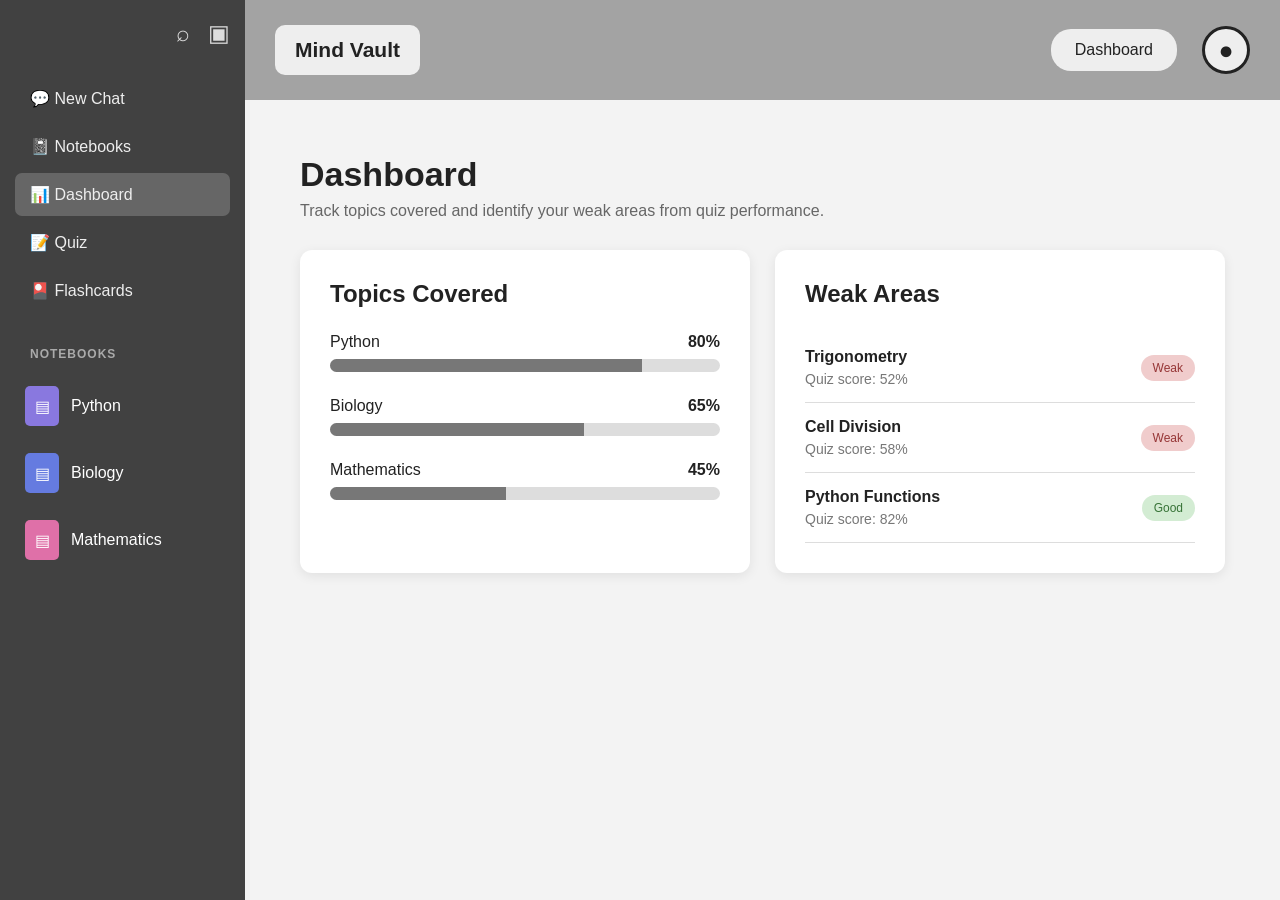
==== frontend/dashboard.html @ a053b62b "added all the html and css features" ====
<!DOCTYPE html>
<html lang="en">
<head>
    <meta charset="UTF-8">
    <meta name="viewport" content="width=device-width, initial-scale=1.0">
    <title>Mind Vault - Dashboard</title>
    <link rel="stylesheet" href="css/main.css">
</head>

<body>

<div class="app">

    <aside class="sidebar">

        <div class="sidebar-top">
            <div>⌕</div>
            <div>▣</div>
        </div>

        <nav>
            <a href="index.html">💬 New Chat</a>
            <a href="#">📓 Notebooks</a>
            <a href="dashboard.html" class="active">📊 Dashboard</a>
            <a href="quiz.html">📝 Quiz</a>
            <a href="flashcards.html">🎴 Flashcards</a>
        </nav>

        <div class="side-title">NOTEBOOKS</div>

        <div class="side-notebook">
            <span class="book-icon purple">▤</span>
            <span>Python</span>
        </div>

        <div class="side-notebook">
            <span class="book-icon blue">▤</span>
            <span>Biology</span>
        </div>

        <div class="side-notebook">
            <span class="book-icon pink">▤</span>
            <span>Mathematics</span>
        </div>

    </aside>


    <main class="main">

        <header class="topbar">

            <div class="brand">
                Mind Vault
            </div>

            <div class="notebook-name">
                Dashboard
            </div>

            <div class="profile">
                ●
            </div>

        </header>


        <section class="page">

            <h1>Dashboard</h1>

            <p class="description">
                Track topics covered and identify your weak areas
                from quiz performance.
            </p>


            <div class="dashboard-grid">

                <!-- TOPICS -->
                <div class="dashboard-card">

                    <h2>Topics Covered</h2>

                    <div class="topic-progress">

                        <div class="topic-progress-top">
                            <span>Python</span>
                            <strong>80%</strong>
                        </div>

                        <div class="progress">
                            <div
                                class="progress-fill"
                                style="width:80%">
                            </div>
                        </div>

                    </div>


                    <div class="topic-progress">

                        <div class="topic-progress-top">
                            <span>Biology</span>
                            <strong>65%</strong>
                        </div>

                        <div class="progress">
                            <div
                                class="progress-fill"
                                style="width:65%">
                            </div>
                        </div>

                    </div>


                    <div class="topic-progress">

                        <div class="topic-progress-top">
                            <span>Mathematics</span>
                            <strong>45%</strong>
                        </div>

                        <div class="progress">
                            <div
                                class="progress-fill"
                                style="width:45%">
                            </div>
                        </div>

                    </div>

                </div>


                <!-- WEAK AREAS -->
                <div class="dashboard-card">

                    <h2>Weak Areas</h2>

                    <div class="weak-area">

                        <div>
                            <strong>Trigonometry</strong>
                            <p>Quiz score: 52%</p>
                        </div>

                        <span class="weak">
                            Weak
                        </span>

                    </div>


                    <div class="weak-area">

                        <div>
                            <strong>Cell Division</strong>
                            <p>Quiz score: 58%</p>
                        </div>

                        <span class="weak">
                            Weak
                        </span>

                    </div>


                    <div class="weak-area">

                        <div>
                            <strong>Python Functions</strong>
                            <p>Quiz score: 82%</p>
                        </div>

                        <span class="good">
                            Good
                        </span>

                    </div>

                </div>

            </div>

        </section>

    </main>

</div>

</body>
</html>
---- frontend/css/main.css ----
* {
    margin: 0;
    padding: 0;
    box-sizing: border-box;
}

html {
    scroll-behavior: smooth;
}

body {
    font-family: Arial, Helvetica, sans-serif;
    background: #f3f3f3;
    color: #222;
}

/* =========================
   MAIN LAYOUT
========================= */

.app {
    display: flex;
    min-height: 100vh;
}

/* =========================
   SIDEBAR
========================= */

.sidebar {
    width: 245px;
    min-height: 100vh;
    background: #414141;
    color: white;
    position: fixed;
    left: 0;
    top: 0;
    bottom: 0;
    padding: 20px 15px;
    overflow-y: auto;
}

.sidebar-top {
    display: flex;
    justify-content: flex-end;
    gap: 18px;
    margin-bottom: 30px;
    color: #ddd;
    font-size: 23px;
}

.sidebar-top div {
    cursor: pointer;
}

.sidebar nav a {
    display: block;
    color: #eeeeee;
    text-decoration: none;
    padding: 12px 15px;
    margin-bottom: 5px;
    border-radius: 7px;
    font-size: 16px;
}

.sidebar nav a:hover,
.sidebar nav a.active {
    background: #666;
}

.side-title {
    color: #aaa;
    font-size: 12px;
    font-weight: bold;
    letter-spacing: 1px;
    margin: 35px 15px 15px;
}

.side-notebook {
    display: flex;
    align-items: center;
    gap: 12px;
    padding: 10px;
    margin-bottom: 7px;
    border-radius: 7px;
}

.side-notebook:hover {
    background: #555;
}

.book-icon {
    width: 34px;
    height: 40px;
    border-radius: 5px;
    display: flex;
    justify-content: center;
    align-items: center;
}

.purple {
    background: #8978df;
}

.blue {
    background: #657be0;
}

.pink {
    background: #df70a8;
}

.green {
    background: #72bd68;
}

/* =========================
   MAIN
========================= */

.main {
    margin-left: 245px;
    width: calc(100% - 245px);
    min-height: 100vh;
}

/* =========================
   TOP BAR
========================= */

.topbar {
    height: 100px;
    background: #a3a3a3;
    display: flex;
    align-items: center;
    gap: 25px;
    padding: 15px 30px;
    position: sticky;
    top: 0;
    z-index: 10;
}

.brand {
    background: #eeeeee;
    padding: 13px 20px;
    border-radius: 10px;
    font-size: 21px;
    font-weight: bold;
}

.down {
    margin-left: 12px;
}

.conversation {
    width: 350px;
    background: #eeeeee;
    padding: 8px 15px;
    border-radius: 10px;
}

.conversation small {
    display: block;
    text-align: center;
    margin-bottom: 5px;
}

.conversation div {
    background: #d3d3d3;
    padding: 8px;
    border-radius: 7px;
}

.notebook-name {
    margin-left: auto;
    background: #eeeeee;
    padding: 12px 24px;
    border-radius: 20px;
}

.profile {
    width: 48px;
    height: 48px;
    border-radius: 50%;
    border: 3px solid #222;
    background: #eeeeee;
    display: flex;
    justify-content: center;
    align-items: center;
    font-size: 25px;
}

/* =========================
   CHAT PAGE
========================= */

.chat-workspace {
    display: grid;
    grid-template-columns: 1.2fr 0.9fr 0.9fr;
    min-height: calc(100vh - 100px);
    background: white;
}

.chat-panel,
.summary-panel,
.notes-panel {
    border-right: 2px solid #ddd;
    display: flex;
    flex-direction: column;
}

.panel-header {
    padding: 18px 20px;
    border-bottom: 1px solid #ddd;
    background: #fafafa;
}

.panel-header h2 {
    font-size: 21px;
}

.chat-content,
.summary-content,
.notes-content {
    padding: 22px;
    overflow-y: auto;
}

.user-message {
    background: #999;
    color: white;
    padding: 13px 16px;
    border-radius: 10px;
    max-width: 75%;
    margin: 0 0 20px auto;
}

.ai-message {
    line-height: 1.6;
    margin-bottom: 25px;
}

.chat-actions button {
    background: #d0d0d0;
    border: none;
    padding: 10px 16px;
    border-radius: 20px;
    cursor: pointer;
}

.message-box {
    display: flex;
    gap: 8px;
    padding: 15px;
    border-top: 1px solid #ddd;
    margin-top: auto;
}

.message-box input {
    flex: 1;
    padding: 12px 15px;
    border: 1px solid #bbb;
    border-radius: 22px;
    outline: none;
}

.send-btn {
    width: 43px;
    height: 43px;
    border: none;
    border-radius: 50%;
    background: #555;
    color: white;
    font-size: 20px;
}

.topic-pill {
    display: inline-block;
    background: #999;
    color: white;
    padding: 9px 15px;
    border-radius: 20px;
    margin-bottom: 25px;
}

.summary-item {
    border-left: 4px solid #999;
    padding: 10px 15px;
    margin-bottom: 22px;
}

.summary-item p {
    color: #666;
    margin-top: 7px;
    line-height: 1.5;
}

.note-heading {
    font-size: 20px;
    font-weight: bold;
    margin-bottom: 15px;
}

.notes-content p {
    color: #555;
    line-height: 1.6;
}

.notes-content hr {
    border: none;
    border-top: 1px solid #ccc;
    margin: 25px 0;
}

.topic-box {
    background: #eeeeee;
    padding: 12px;
    border-radius: 7px;
    margin-top: 10px;
}

/* =========================
   GENERAL PAGE
========================= */

.page {
    padding: 55px;
    max-width: 1250px;
    margin: auto;
}

.page h1 {
    font-size: 34px;
    margin-bottom: 8px;
}

.description {
    color: #666;
    margin-bottom: 30px;
}

.primary-btn {
    border: none;
    background: #666;
    color: white;
    padding: 13px 22px;
    border-radius: 8px;
    cursor: pointer;
    font-size: 15px;
}

.primary-btn:hover {
    background: #444;
}

/* =========================
   NOTEBOOKS
========================= */

.notebook-grid {
    display: grid;
    grid-template-columns: repeat(3, 1fr);
    gap: 25px;
    margin-top: 30px;
}

.notebook-card {
    background: white;
    padding: 25px;
    border-radius: 12px;
    box-shadow: 0 3px 12px rgba(0,0,0,0.08);
}

.large-book {
    width: 55px;
    height: 65px;
    border-radius: 7px;
    display: flex;
    justify-content: center;
    align-items: center;
    color: white;
    font-size: 25px;
    margin-bottom: 18px;
}

.notebook-card h3 {
    margin-bottom: 8px;
}

.notebook-card p {
    color: #777;
}

.notebook-card span {
    display: inline-block;
    background: #eee;
    padding: 5px 10px;
    border-radius: 15px;
    margin-top: 15px;
    font-size: 12px;
}

/* =========================
   DASHBOARD
========================= */

.dashboard-grid {
    display: grid;
    grid-template-columns: 1fr 1fr;
    gap: 25px;
}

.dashboard-card {
    background: white;
    padding: 30px;
    border-radius: 12px;
    box-shadow: 0 3px 12px rgba(0,0,0,0.08);
}

.dashboard-card h2 {
    margin-bottom: 25px;
}

.topic-progress {
    margin-bottom: 25px;
}

.topic-progress-top {
    display: flex;
    justify-content: space-between;
    margin-bottom: 8px;
}

.progress {
    height: 13px;
    background: #ddd;
    border-radius: 10px;
    overflow: hidden;
}

.progress-fill {
    height: 100%;
    background: #777;
}

.weak-area {
    display: flex;
    justify-content: space-between;
    align-items: center;
    padding: 15px 0;
    border-bottom: 1px solid #ddd;
}

.weak-area p {
    color: #777;
    font-size: 14px;
    margin-top: 5px;
}

.weak {
    background: #f0cccc;
    color: #963636;
    padding: 6px 12px;
    border-radius: 15px;
    font-size: 12px;
}

.good {
    background: #d3ecd3;
    color: #377337;
    padding: 6px 12px;
    border-radius: 15px;
    font-size: 12px;
}

/* =========================
   PRACTICE
========================= */

.practice-top,
.flashcard-controls {
    display: flex;
    gap: 15px;
    margin-bottom: 30px;
}

select {
    padding: 12px 18px;
    border: 1px solid #bbb;
    border-radius: 7px;
    background: white;
    min-width: 220px;
}

.quiz-question {
    background: white;
    padding: 25px;
    border-radius: 12px;
    margin-bottom: 20px;
    box-shadow: 0 3px 10px rgba(0,0,0,0.06);
}

.quiz-question h3 {
    margin-bottom: 18px;
}

.quiz-question label {
    display: block;
    border: 1px solid #ddd;
    padding: 12px;
    margin-bottom: 9px;
    border-radius: 7px;
}

.quiz-question label:hover {
    background: #f1f1f1;
}

/* =========================
   FLASHCARDS
========================= */

.flashcard {
    background: white;
    max-width: 700px;
    min-height: 350px;
    margin: 30px auto;
    padding: 55px;
    border-radius: 15px;
    text-align: center;
    box-shadow: 0 4px 15px rgba(0,0,0,0.08);
}

.flashcard small {
    color: #888;
    letter-spacing: 1px;
}

.flashcard h2 {
    font-size: 30px;
    margin: 35px 0;
}

.flashcard hr {
    border: none;
    border-top: 1px solid #ddd;
}

.flashcard p {
    margin-top: 25px;
    font-size: 18px;
    color: #555;
}

.next-btn {
    margin-top: 40px;
    padding: 12px 25px;
    border: none;
    border-radius: 20px;
    background: #666;
    color: white;
}

/* =========================
   RESPONSIVE / PHONE
========================= */

@media (max-width: 1000px) {

    .chat-workspace {
        grid-template-columns: 1fr;
    }

    .chat-panel,
    .summary-panel,
    .notes-panel {
        min-height: 500px;
        border-bottom: 2px solid #ddd;
    }

    .notebook-grid,
    .dashboard-grid {
        grid-template-columns: 1fr;
    }

    .conversation {
        display: none;
    }
}

@media (max-width: 700px) {

    .sidebar {
        width: 70px;
        padding: 15px 8px;
    }

    .main {
        margin-left: 70px;
        width: calc(100% - 70px);
    }

    .sidebar nav a {
        font-size: 0;
        text-align: center;
        padding: 13px 5px;
    }

    .sidebar nav a::first-letter {
        font-size: 20px;
    }

    .side-title,
    .side-notebook span:not(.book-icon) {
        display: none;
    }

    .topbar {
        height: 75px;
        padding: 10px;
    }

    .brand {
        font-size: 16px;
        padding: 10px;
    }

    .notebook-name {
        display: none;
    }

    .profile {
        width: 40px;
        height: 40px;
    }

    .page {
        padding: 35px 20px;
    }

    .page h1 {
        font-size: 28px;
    }

    .practice-top,
    .flashcard-controls {
        flex-direction: column;
    }

    select {
        width: 100%;
    }

    .flashcard {
        padding: 30px 20px;
    }

    .flashcard h2 {
        font-size: 24px;
    }
}
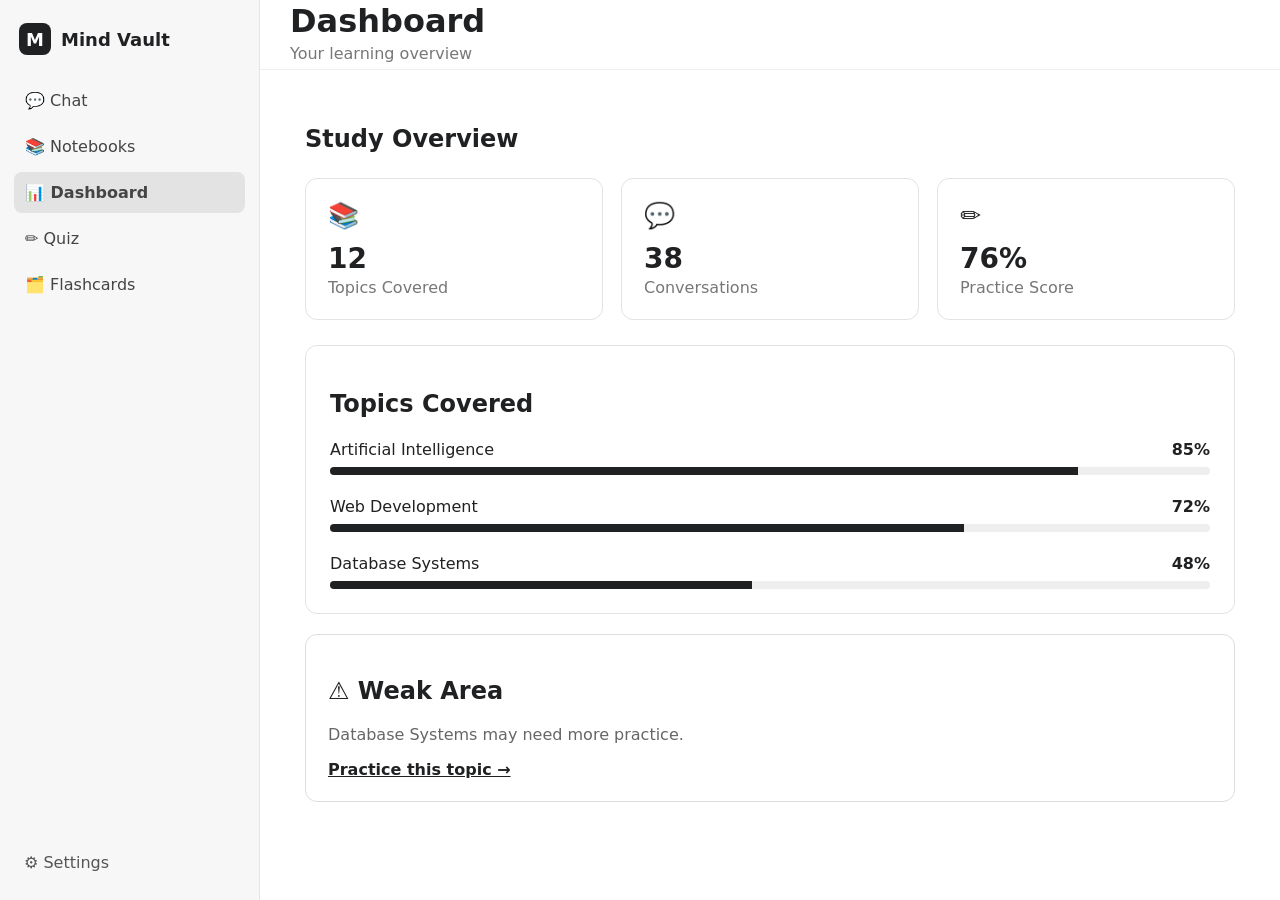
==== commit eb86327d: "Updated changes" ====
--- a/frontend/dashboard.html
+++ b/frontend/dashboard.html
@@ -3,8 +3,10 @@
 <head>
     <meta charset="UTF-8">
     <meta name="viewport" content="width=device-width, initial-scale=1.0">
+
     <title>Mind Vault - Dashboard</title>
-    <link rel="stylesheet" href="css/main.css">
+
+    <link rel="stylesheet" href="css/dashboard.css">
 </head>
 
 <body>
@@ -13,175 +15,114 @@
 
     <aside class="sidebar">
 
-        <div class="sidebar-top">
-            <div>⌕</div>
-            <div>▣</div>
+        <div class="logo">
+            <div class="logo-icon">M</div>
+            <span>Mind Vault</span>
         </div>
 
-        <nav>
-            <a href="index.html">💬 New Chat</a>
-            <a href="#">📓 Notebooks</a>
-            <a href="dashboard.html" class="active">📊 Dashboard</a>
-            <a href="quiz.html">📝 Quiz</a>
-            <a href="flashcards.html">🎴 Flashcards</a>
-        </nav>
+        <a href="index.html" class="nav-item">💬 Chat</a>
+        <a href="#" class="nav-item">📚 Notebooks</a>
+        <a href="dashboard.html" class="nav-item active">📊 Dashboard</a>
+        <a href="quiz.html" class="nav-item">✏️ Quiz</a>
+        <a href="flashcards.html" class="nav-item">🗂️ Flashcards</a>
 
-        <div class="side-title">NOTEBOOKS</div>
-
-        <div class="side-notebook">
-            <span class="book-icon purple">▤</span>
-            <span>Python</span>
-        </div>
-
-        <div class="side-notebook">
-            <span class="book-icon blue">▤</span>
-            <span>Biology</span>
-        </div>
-
-        <div class="side-notebook">
-            <span class="book-icon pink">▤</span>
-            <span>Mathematics</span>
+        <div class="sidebar-bottom">
+            ⚙️ Settings
         </div>
 
     </aside>
 
 
-    <main class="main">
+    <main class="main-content">
 
-        <header class="topbar">
+        <header class="page-header">
 
-            <div class="brand">
-                Mind Vault
-            </div>
+            <button id="menuBtn" class="mobile-menu">
+                ☰
+            </button>
 
-            <div class="notebook-name">
-                Dashboard
-            </div>
-
-            <div class="profile">
-                ●
+            <div>
+                <h1>Dashboard</h1>
+                <p>Your learning overview</p>
             </div>
 
         </header>
 
 
-        <section class="page">
+        <section class="dashboard">
 
-            <h1>Dashboard</h1>
+            <h2>Study Overview</h2>
 
-            <p class="description">
-                Track topics covered and identify your weak areas
-                from quiz performance.
-            </p>
+            <div class="stats">
+
+                <div class="stat-card">
+                    <span>📚</span>
+                    <h3>12</h3>
+                    <p>Topics Covered</p>
+                </div>
+
+                <div class="stat-card">
+                    <span>💬</span>
+                    <h3>38</h3>
+                    <p>Conversations</p>
+                </div>
+
+                <div class="stat-card">
+                    <span>✏️</span>
+                    <h3>76%</h3>
+                    <p>Practice Score</p>
+                </div>
+
+            </div>
 
 
-            <div class="dashboard-grid">
+            <div class="section-card">
 
-                <!-- TOPICS -->
-                <div class="dashboard-card">
+                <h2>Topics Covered</h2>
 
-                    <h2>Topics Covered</h2>
+                <div class="topic">
+                    <span>Artificial Intelligence</span>
+                    <strong>85%</strong>
+                </div>
 
-                    <div class="topic-progress">
-
-                        <div class="topic-progress-top">
-                            <span>Python</span>
-                            <strong>80%</strong>
-                        </div>
-
-                        <div class="progress">
-                            <div
-                                class="progress-fill"
-                                style="width:80%">
-                            </div>
-                        </div>
-
-                    </div>
-
-
-                    <div class="topic-progress">
-
-                        <div class="topic-progress-top">
-                            <span>Biology</span>
-                            <strong>65%</strong>
-                        </div>
-
-                        <div class="progress">
-                            <div
-                                class="progress-fill"
-                                style="width:65%">
-                            </div>
-                        </div>
-
-                    </div>
-
-
-                    <div class="topic-progress">
-
-                        <div class="topic-progress-top">
-                            <span>Mathematics</span>
-                            <strong>45%</strong>
-                        </div>
-
-                        <div class="progress">
-                            <div
-                                class="progress-fill"
-                                style="width:45%">
-                            </div>
-                        </div>
-
-                    </div>
-
+                <div class="progress">
+                    <div style="width: 85%;"></div>
                 </div>
 
 
-                <!-- WEAK AREAS -->
-                <div class="dashboard-card">
+                <div class="topic">
+                    <span>Web Development</span>
+                    <strong>72%</strong>
+                </div>
 
-                    <h2>Weak Areas</h2>
-
-                    <div class="weak-area">
-
-                        <div>
-                            <strong>Trigonometry</strong>
-                            <p>Quiz score: 52%</p>
-                        </div>
-
-                        <span class="weak">
-                            Weak
-                        </span>
-
-                    </div>
+                <div class="progress">
+                    <div style="width: 72%;"></div>
+                </div>
 
 
-                    <div class="weak-area">
+                <div class="topic">
+                    <span>Database Systems</span>
+                    <strong>48%</strong>
+                </div>
 
-                        <div>
-                            <strong>Cell Division</strong>
-                            <p>Quiz score: 58%</p>
-                        </div>
+                <div class="progress">
+                    <div style="width: 48%;"></div>
+                </div>
 
-                        <span class="weak">
-                            Weak
-                        </span>
-
-                    </div>
+            </div>
 
 
-                    <div class="weak-area">
+            <div class="weak-area">
 
-                        <div>
-                            <strong>Python Functions</strong>
-                            <p>Quiz score: 82%</p>
-                        </div>
+                <h2>⚠️ Weak Area</h2>
 
-                        <span class="good">
-                            Good
-                        </span>
+                <p>
+                    Database Systems may need more practice.
+                </p>
 
-                    </div>
-
-                </div>
+                <a href="practice.html">
+                    Practice this topic →
+                </a>
 
             </div>
 
@@ -191,5 +132,7 @@
 
 </div>
 
+<script src="js/dashboard.js"></script>
+
 </body>
 </html>
--- a/frontend/css/dashboard.css
+++ b/frontend/css/dashboard.css
@@ -0,0 +1,217 @@
+* {
+    box-sizing: border-box;
+}
+
+body {
+    margin: 0;
+    font-family: system-ui, sans-serif;
+    color: #202123;
+}
+
+.app {
+    display: flex;
+    height: 100vh;
+}
+
+
+/* SIDEBAR */
+
+.sidebar {
+    width: 260px;
+    background: #f7f7f8;
+    border-right: 1px solid #e5e5e5;
+    padding: 18px 14px;
+    display: flex;
+    flex-direction: column;
+    gap: 5px;
+}
+
+.logo {
+    display: flex;
+    align-items: center;
+    gap: 10px;
+    font-weight: bold;
+    font-size: 18px;
+    padding: 5px;
+    margin-bottom: 15px;
+}
+
+.logo-icon {
+    width: 32px;
+    height: 32px;
+    background: #202123;
+    color: white;
+    border-radius: 8px;
+    display: flex;
+    align-items: center;
+    justify-content: center;
+}
+
+.nav-item {
+    padding: 11px;
+    border-radius: 8px;
+    text-decoration: none;
+    color: #444;
+}
+
+.nav-item:hover {
+    background: #e9e9e9;
+}
+
+.nav-item.active {
+    background: #e3e3e3;
+    font-weight: bold;
+}
+
+.sidebar-bottom {
+    margin-top: auto;
+    padding: 10px;
+    color: #555;
+}
+
+
+/* MAIN */
+
+.main-content {
+    flex: 1;
+    overflow-y: auto;
+}
+
+.page-header {
+    height: 70px;
+    border-bottom: 1px solid #eee;
+    display: flex;
+    align-items: center;
+    padding: 0 30px;
+}
+
+.page-header h1 {
+    margin: 0;
+}
+
+.page-header p {
+    margin: 4px 0;
+    color: #777;
+}
+
+.dashboard {
+    max-width: 1000px;
+    margin: auto;
+    padding: 35px;
+}
+
+
+/* STATS */
+
+.stats {
+    display: grid;
+    grid-template-columns: repeat(3, 1fr);
+    gap: 18px;
+    margin: 25px 0;
+}
+
+.stat-card {
+    border: 1px solid #e3e3e3;
+    border-radius: 12px;
+    padding: 22px;
+}
+
+.stat-card span {
+    font-size: 25px;
+}
+
+.stat-card h3 {
+    font-size: 28px;
+    margin: 12px 0 3px;
+}
+
+.stat-card p {
+    color: #777;
+    margin: 0;
+}
+
+
+/* TOPICS */
+
+.section-card {
+    border: 1px solid #e3e3e3;
+    border-radius: 12px;
+    padding: 24px;
+}
+
+.topic {
+    display: flex;
+    justify-content: space-between;
+    margin-top: 22px;
+}
+
+.progress {
+    height: 8px;
+    background: #eeeeee;
+    border-radius: 10px;
+    margin-top: 8px;
+    overflow: hidden;
+}
+
+.progress div {
+    height: 100%;
+    background: #202123;
+}
+
+
+/* WEAK AREA */
+
+.weak-area {
+    margin-top: 20px;
+    padding: 22px;
+    border: 1px solid #ddd;
+    border-radius: 12px;
+}
+
+.weak-area p {
+    color: #666;
+}
+
+.weak-area a {
+    color: #202123;
+    font-weight: 600;
+}
+
+
+/* MOBILE */
+
+.mobile-menu {
+    display: none;
+}
+
+@media (max-width: 768px) {
+
+    .sidebar {
+        position: fixed;
+        left: -270px;
+        top: 0;
+        height: 100%;
+        z-index: 10;
+        transition: 0.25s;
+    }
+
+    .sidebar.open {
+        left: 0;
+    }
+
+    .mobile-menu {
+        display: block;
+        border: none;
+        background: none;
+        font-size: 22px;
+        margin-right: 12px;
+    }
+
+    .dashboard {
+        padding: 20px;
+    }
+
+    .stats {
+        grid-template-columns: 1fr;
+    }
+}
